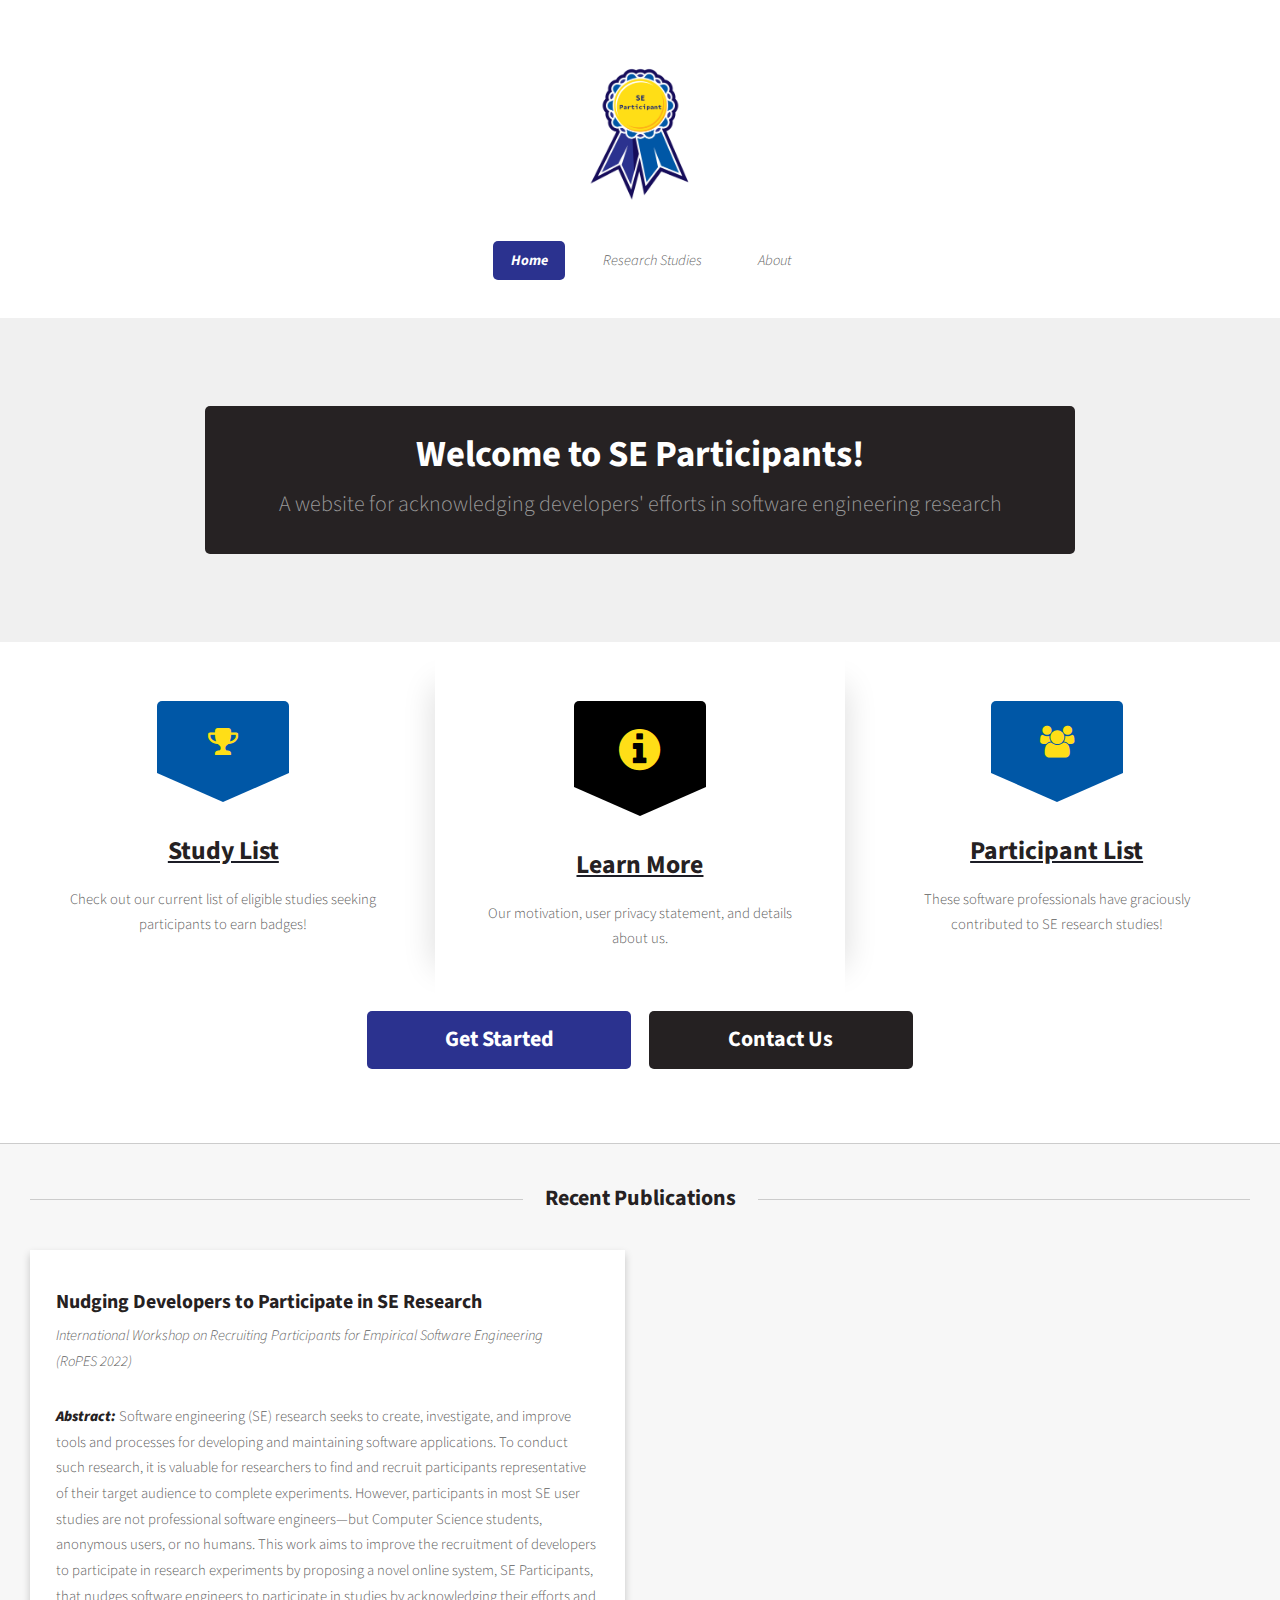
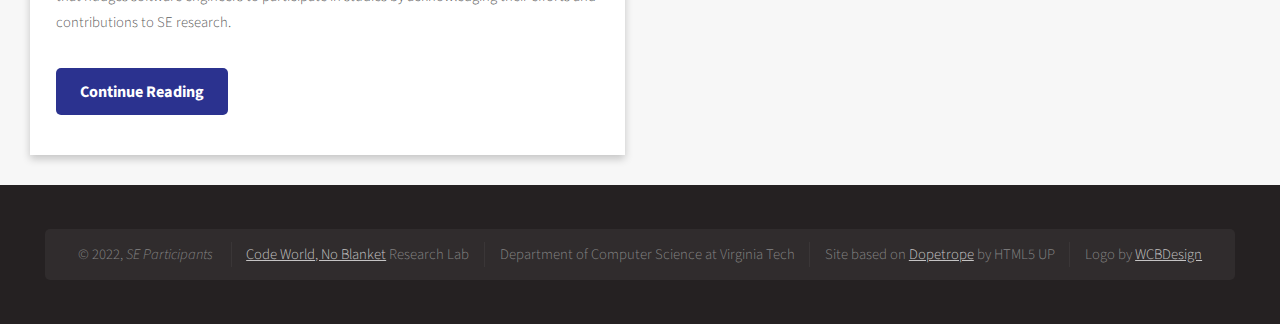
==== index.html @ 7c2307f5 "First commit of SE Participants" ====
<!DOCTYPE HTML>
<!--
	Dopetrope by HTML5 UP
	html5up.net | @ajlkn
	Free for personal and commercial use under the CCA 3.0 license (html5up.net/license)
-->
<html>
	<head>
		<meta charset="utf-8" />
		<meta name="viewport" content="width=device-width, initial-scale=1, user-scalable=no" />
        <link rel="stylesheet" href="https://cdnjs.cloudflare.com/ajax/libs/font-awesome/4.7.0/css/font-awesome.min.css">
		<link rel="stylesheet" href="templates/main.css" />

		<link rel="icon" type="image/gif/png" href="images/badge_plain.png">
        <title>SE Participants</title>
	</head>
	<body class="homepage is-preload">
		<div id="page-wrapper">

			<!-- Header -->
				<section id="header">

					<!-- Logo -->
                    <a href="#"><img src="images/badge.png" width="10%"></a>

        
                    <!-- Nav -->
                        <nav id="nav">
                            <ul>
                                <li class="current"><a href="#">Home</a></li>
                                <li><a href="studies.html">Research Studies</a></li>
                                <li><a href="about.html">About</a></li>
                            </ul>
                        </nav>


					<!-- Banner -->
						<section id="banner">
							<header>
								<h2>Welcome to SE Participants!</h2>
								<p>A website for acknowledging developers' efforts in software engineering research</p>
							</header>
						</section>

					<!-- Intro -->
					<section id="intro" class="container">
						<div class="row">
							<div class="col-4 col-12-medium">
								<section class="first">
									<i class="icon solid featured alt2"><i class="fa fa-trophy" style="font-size: 24pt; color: #ffde17;" aria-hidden="true"></i></i>
									<header>
										<a href="studies.html"><h2>Study List</h2></a>
									</header>
									<p>Check out our current list of eligible studies seeking participants to earn badges!</p>
								</section>
							</div>
							<div class="col-4 col-12-medium">
								<section class="middle">
									<i class="icon solid featured alt"><i class="fa fa-info-circle"  style="font-size: 36pt; color: #ffde17;" aria-hidden="true"></i></i>
									<header>
										<a href="about.html"><h2>Learn More</h2></a>
									</header>
									<p>Our motivation, user privacy statement, and details about us.</p>
								</section>
							</div>
							<div class="col-4 col-12-medium">
								<section class="last">
									<i class="icon solid featured alt2"><i class="fa fa-users" style="font-size: 24pt; color: #ffde17;" aria-hidden="true"></i></i>
									<header>
										<a href="participants/participants.html"><h2>Participant List</h2></a>
									</header>
									<p>These software professionals have graciously contributed to SE research studies!</p>
								</section>
							</div>
						</div>
						<footer>
							<ul class="actions">
								<li><a href="readme.html" class="button large">Get Started</a></li>
								<li><a href="about.html#contact" class="button alt large">Contact Us</a></li>
							</ul>
						</footer>
					</section>

			</section>


					
			<!-- Main -->
				<section id="main">
					<div class="container">
						<div class="row">
							<div class="col-12">

							<div class="col-12">

								<!-- Blog -->
									<section>
										<header class="major">
											<h2>Recent Publications</h2>
										</header>
										<div class="row">
											<div class="col-6 col-12-small">
												<section class="box">
													<header>
														<h3>Nudging Developers to Participate in SE Research</h3>
														<p>International Workshop on Recruiting Participants for Empirical Software Engineering<br>(RoPES 2022)</p>
													</header>
													<p><strong style="font-weight:900"><i>Abstract:</i></strong> Software engineering (SE) research seeks to create,
														investigate, and improve tools and processes for developing and
														maintaining software applications. To conduct such research,
														it is valuable for researchers to find and recruit participants
														representative of their target audience to complete experiments.
														However, participants in most SE user studies are not professional
														software engineers—but Computer Science students, anonymous
														users, or no humans. This work aims to improve the recruitment
														of developers to participate in research experiments by proposing
														a novel online system, SE Participants, that nudges software
														engineers to participate in studies by acknowledging their efforts
														and contributions to SE research.</p>
													<footer>
														<ul class="actions">
															<li><a href="https://chbrown13.github.io/papers/ropes.pdf" target="_blank" class="button icon solid fa-file-alt">Continue Reading</a></li>
														</ul>
													</footer>
												</section>
											</div>
											<!-- <div class="col-6 col-12-small">
												<section class="box">
													<a href="#" class="image featured"><img src="images/pic09.jpg" alt="" /></a>
													<header>
														<h3>Aptent veroeros aliquam</h3>
														<p>Posted 45 minutes ago</p>
													</header>
													<p>Lorem ipsum dolor sit amet sit veroeros sed et blandit consequat sed veroeros lorem et blandit adipiscing feugiat phasellus tempus hendrerit, tortor vitae mattis tempor, sapien sem feugiat sapien, id suscipit magna felis nec elit. Class aptent taciti sociosqu ad litora torquent per conubia nostra, per inceptos lorem ipsum dolor sit amet.</p>
													<footer>
														<ul class="actions">
															<li><a href="#" class="button icon solid fa-file-alt">Continue Reading</a></li>
															<li><a href="#" class="button alt icon solid fa-comment">33 comments</a></li>
														</ul>
													</footer>
												</section>
											</div> -->
										</div>
									</section>

							</div>
						</div>
					</div>
				</section>

			<!-- Footer -->
				<section id="footer">
					<div class="container">
						<div class="row">
							<div class="col-12">

								<!-- Copyright -->
									<div id="copyright">
										<ul class="links">
											<li>&copy; 2022, <i>SE Participants</i></li> <li><a href="https://code-world-no-blanket.github.io/">Code World, No Blanket</a> Research Lab</li><li>Department of Computer Science at Virginia Tech</li><li>Site based on <a href="https://html5up.net/uploads/demos/dopetrope/index.html" target="_blank">Dopetrope</a> by HTML5 UP</li><li> Logo by <a href="https://waltercbarnett.com/" target="_blank">WCBDesign</a></li>
										</ul>
									</div>

							</div>
						</div>
					</div>
				</section>

		</div>

		<!-- Scripts -->
			<script src="assets/js/jquery.min.js"></script>
			<script src="assets/js/jquery.dropotron.min.js"></script>
			<script src="assets/js/browser.min.js"></script>
			<script src="assets/js/breakpoints.min.js"></script>
			<script src="assets/js/util.js"></script>
			<script src="assets/js/main.js"></script>

	</body>
</html>
---- templates/main.css ----
@import url("fontawesome-all.min.css");
@import url("https://fonts.googleapis.com/css?family=Source+Sans+Pro:300,400,700,900,300italic");

/*
	Dopetrope by HTML5 UP
	html5up.net | @ajlkn
	Free for personal and commercial use under the CCA 3.0 license (html5up.net/license)
*/

html, body, div, span, applet, object,
iframe, h1, h2, h3, h4, h5, h6, p, blockquote,
pre, a, abbr, acronym, address, big, cite,
code, del, dfn, em, img, ins, kbd, q, s, samp,
small, strike, strong, sub, sup, tt, var, b,
u, i, center, dl, dt, dd, ol, ul, li, fieldset,
form, label, legend, table, caption, tbody,
tfoot, thead, tr, th, td, article, aside,
canvas, details, embed, figure, figcaption,
footer, header, hgroup, menu, nav, output, ruby,
section, summary, time, mark, audio, video {
	margin: 0;
	padding: 0;
	border: 0;
	font-size: 100%;
	font: inherit;
	vertical-align: baseline;}

article, aside, details, figcaption, figure,
footer, header, hgroup, menu, nav, section {
	display: block;}

body {
	line-height: 1;
}

ol, ul {
	list-style: none;
}

blockquote, q {
	quotes: none;
}

	blockquote:before, blockquote:after, q:before, q:after {
		content: '';
		content: none;
	}

table {
	border-collapse: collapse;
	border-spacing: 0;
}

body {
	-webkit-text-size-adjust: none;
}

mark {
	background-color: transparent;
	color: inherit;
}

input::-moz-focus-inner {
	border: 0;
	padding: 0;
}

input, select, textarea {
	-moz-appearance: none;
	-webkit-appearance: none;
	-ms-appearance: none;
	appearance: none;
}

/* Basic */

	html {
		box-sizing: border-box;
	}

	*, *:before, *:after {
		box-sizing: inherit;
	}

	body {
		background: #252122;
		background-image: url("images/bg02.png");
	}

		body.is-preload *, body.is-preload *:before, body.is-preload *:after {
			-moz-animation: none !important;
			-webkit-animation: none !important;
			-ms-animation: none !important;
			animation: none !important;
			-moz-transition: none !important;
			-webkit-transition: none !important;
			-ms-transition: none !important;
			transition: none !important;
		}

	body, input, textarea, select {
		font-family: 'Source Sans Pro';
		font-weight: 300;
		color: #5d5d5d;
		font-size: 14pt;
		line-height: 1.75em;
	}

	strong, b {
		color: #252122;
		font-weight: 400;
	}

	i, em {
		font-style: italic;
	}

	sub {
		position: relative;
		top: 0.5em;
		font-size: 0.8em;
	}

	sup {
		position: relative;
		top: -0.5em;
		font-size: 0.8em;
	}

	blockquote {
		border-left: solid 0.75em #dddddd;
		padding: 1em 0 1em 1.5em;
		font-style: italic;
	}

	h1, h2, h3, h4, h5, h6 {
		color: #252122;
		font-weight: 700;
	}

	h1 a, h2 a, h3 a, h4 a, h5 a, h6 a {
		color: inherit;
		text-decoration: none;
	}

	h2 {
		font-size: 1.5em;
	}

	h3 {
		font-size: 1.35em;
	}

	a {
		color: #1c1d26;
		text-decoration: underline;
	}

		a:hover {
			text-decoration: none;
			color: #0057a6;
		}

	br.clear {
		clear: both;
	}

	hr {
		border: 0;
		border-top: solid 1px #dddddd;
		height: 1px;
		margin: 2em 0 2em 0;
	}

	p, ul, ol, dl, table {
		margin-bottom: 2em;
	}

/* Container */

	.container {
		margin: 0 auto;
		max-width: 100%;
		width: 70em;
	}

		@media screen and (max-width: 1680px) {

			.container {
				width: 70em;
			}

		}

		@media screen and (max-width: 1280px) {

			.container {
				width: calc(100% - 60px);
			}

		}

		@media screen and (max-width: 980px) {

			.container {
				width: calc(100% - 80px);
			}

		}

		@media screen and (max-width: 736px) {

			.container {
				width: calc(100% - 40px);
			}

		}

/* Row */

	.row {
		display: flex;
		flex-wrap: wrap;
		box-sizing: border-box;
		align-items: stretch;
	}

		.row > * {
			box-sizing: border-box;
		}

		.row.gtr-uniform > * > :last-child {
			margin-bottom: 0;
		}

		.row.aln-left {
			justify-content: flex-start;
		}

		.row.aln-center {
			justify-content: center;
		}

		.row.aln-right {
			justify-content: flex-end;
		}

		.row.aln-top {
			align-items: flex-start;
		}

		.row.aln-middle {
			align-items: center;
		}

		.row.aln-bottom {
			align-items: flex-end;
		}

		.row > .imp {
			order: -1;
		}

		.row > .col-1 {
			width: 8.33333%;
		}

		.row > .off-1 {
			margin-left: 8.33333%;
		}

		.row > .col-2 {
			width: 16.66667%;
		}

		.row > .off-2 {
			margin-left: 16.66667%;
		}

		.row > .col-3 {
			width: 25%;
		}

		.row > .off-3 {
			margin-left: 25%;
		}

		.row > .col-4 {
			width: 33.33333%;
		}

		.row > .off-4 {
			margin-left: 33.33333%;
		}

		.row > .col-5 {
			width: 41.66667%;
		}

		.row > .off-5 {
			margin-left: 41.66667%;
		}

		.row > .col-6 {
			width: 50%;
		}

		.row > .off-6 {
			margin-left: 50%;
		}

		.row > .col-7 {
			width: 58.33333%;
		}

		.row > .off-7 {
			margin-left: 58.33333%;
		}

		.row > .col-8 {
			width: 66.66667%;
		}

		.row > .off-8 {
			margin-left: 66.66667%;
		}

		.row > .col-9 {
			width: 75%;
		}

		.row > .off-9 {
			margin-left: 75%;
		}

		.row > .col-10 {
			width: 83.33333%;
		}

		.row > .off-10 {
			margin-left: 83.33333%;
		}

		.row > .col-11 {
			width: 91.66667%;
		}

		.row > .off-11 {
			margin-left: 91.66667%;
		}

		.row > .col-12 {
			width: 100%;
		}

		.row > .off-12 {
			margin-left: 100%;
		}

		.row.gtr-0 {
			margin-top: 0px;
			margin-left: 0px;
		}

			.row.gtr-0 > * {
				padding: 0px 0 0 0px;
			}

			.row.gtr-0.gtr-uniform {
				margin-top: 0px;
			}

				.row.gtr-0.gtr-uniform > * {
					padding-top: 0px;
				}

		.row.gtr-25 {
			margin-top: -12.5px;
			margin-left: -12.5px;
		}

			.row.gtr-25 > * {
				padding: 12.5px 0 0 12.5px;
			}

			.row.gtr-25.gtr-uniform {
				margin-top: -12.5px;
			}

				.row.gtr-25.gtr-uniform > * {
					padding-top: 12.5px;
				}

		.row.gtr-50 {
			margin-top: -25px;
			margin-left: -25px;
		}

			.row.gtr-50 > * {
				padding: 25px 0 0 25px;
			}

			.row.gtr-50.gtr-uniform {
				margin-top: -25px;
			}

				.row.gtr-50.gtr-uniform > * {
					padding-top: 25px;
				}

		.row {
			margin-top: -50px;
			margin-left: -50px;
		}

			.row > * {
				padding: 50px 0 0 50px;
			}

			.row.gtr-uniform {
				margin-top: -50px;
			}

				.row.gtr-uniform > * {
					padding-top: 50px;
				}

		.row.gtr-150 {
			margin-top: -75px;
			margin-left: -75px;
		}

			.row.gtr-150 > * {
				padding: 75px 0 0 75px;
			}

			.row.gtr-150.gtr-uniform {
				margin-top: -75px;
			}

				.row.gtr-150.gtr-uniform > * {
					padding-top: 75px;
				}

		.row.gtr-200 {
			margin-top: -100px;
			margin-left: -100px;
		}

			.row.gtr-200 > * {
				padding: 100px 0 0 100px;
			}

			.row.gtr-200.gtr-uniform {
				margin-top: -100px;
			}

				.row.gtr-200.gtr-uniform > * {
					padding-top: 100px;
				}

		@media screen and (max-width: 1680px) {

			.row {
				display: flex;
				flex-wrap: wrap;
				box-sizing: border-box;
				align-items: stretch;
			}

				.row > * {
					box-sizing: border-box;
				}

				.row.gtr-uniform > * > :last-child {
					margin-bottom: 0;
				}

				.row.aln-left {
					justify-content: flex-start;
				}

				.row.aln-center {
					justify-content: center;
				}

				.row.aln-right {
					justify-content: flex-end;
				}

				.row.aln-top {
					align-items: flex-start;
				}

				.row.aln-middle {
					align-items: center;
				}

				.row.aln-bottom {
					align-items: flex-end;
				}

				.row > .imp-xlarge {
					order: -1;
				}

				.row > .col-1-xlarge {
					width: 8.33333%;
				}

				.row > .off-1-xlarge {
					margin-left: 8.33333%;
				}

				.row > .col-2-xlarge {
					width: 16.66667%;
				}

				.row > .off-2-xlarge {
					margin-left: 16.66667%;
				}

				.row > .col-3-xlarge {
					width: 25%;
				}

				.row > .off-3-xlarge {
					margin-left: 25%;
				}

				.row > .col-4-xlarge {
					width: 33.33333%;
				}

				.row > .off-4-xlarge {
					margin-left: 33.33333%;
				}

				.row > .col-5-xlarge {
					width: 41.66667%;
				}

				.row > .off-5-xlarge {
					margin-left: 41.66667%;
				}

				.row > .col-6-xlarge {
					width: 50%;
				}

				.row > .off-6-xlarge {
					margin-left: 50%;
				}

				.row > .col-7-xlarge {
					width: 58.33333%;
				}

				.row > .off-7-xlarge {
					margin-left: 58.33333%;
				}

				.row > .col-8-xlarge {
					width: 66.66667%;
				}

				.row > .off-8-xlarge {
					margin-left: 66.66667%;
				}

				.row > .col-9-xlarge {
					width: 75%;
				}

				.row > .off-9-xlarge {
					margin-left: 75%;
				}

				.row > .col-10-xlarge {
					width: 83.33333%;
				}

				.row > .off-10-xlarge {
					margin-left: 83.33333%;
				}

				.row > .col-11-xlarge {
					width: 91.66667%;
				}

				.row > .off-11-xlarge {
					margin-left: 91.66667%;
				}

				.row > .col-12-xlarge {
					width: 100%;
				}

				.row > .off-12-xlarge {
					margin-left: 100%;
				}

				.row.gtr-0 {
					margin-top: 0px;
					margin-left: 0px;
				}

					.row.gtr-0 > * {
						padding: 0px 0 0 0px;
					}

					.row.gtr-0.gtr-uniform {
						margin-top: 0px;
					}

						.row.gtr-0.gtr-uniform > * {
							padding-top: 0px;
						}

				.row.gtr-25 {
					margin-top: -12.5px;
					margin-left: -12.5px;
				}

					.row.gtr-25 > * {
						padding: 12.5px 0 0 12.5px;
					}

					.row.gtr-25.gtr-uniform {
						margin-top: -12.5px;
					}

						.row.gtr-25.gtr-uniform > * {
							padding-top: 12.5px;
						}

				.row.gtr-50 {
					margin-top: -25px;
					margin-left: -25px;
				}

					.row.gtr-50 > * {
						padding: 25px 0 0 25px;
					}

					.row.gtr-50.gtr-uniform {
						margin-top: -25px;
					}

						.row.gtr-50.gtr-uniform > * {
							padding-top: 25px;
						}

				.row {
					margin-top: -50px;
					margin-left: -50px;
				}

					.row > * {
						padding: 50px 0 0 50px;
					}

					.row.gtr-uniform {
						margin-top: -50px;
					}

						.row.gtr-uniform > * {
							padding-top: 50px;
						}

				.row.gtr-150 {
					margin-top: -75px;
					margin-left: -75px;
				}

					.row.gtr-150 > * {
						padding: 75px 0 0 75px;
					}

					.row.gtr-150.gtr-uniform {
						margin-top: -75px;
					}

						.row.gtr-150.gtr-uniform > * {
							padding-top: 75px;
						}

				.row.gtr-200 {
					margin-top: -100px;
					margin-left: -100px;
				}

					.row.gtr-200 > * {
						padding: 100px 0 0 100px;
					}

					.row.gtr-200.gtr-uniform {
						margin-top: -100px;
					}

						.row.gtr-200.gtr-uniform > * {
							padding-top: 100px;
						}

		}

		@media screen and (max-width: 1280px) {

			.row {
				display: flex;
				flex-wrap: wrap;
				box-sizing: border-box;
				align-items: stretch;
			}

				.row > * {
					box-sizing: border-box;
				}

				.row.gtr-uniform > * > :last-child {
					margin-bottom: 0;
				}

				.row.aln-left {
					justify-content: flex-start;
				}

				.row.aln-center {
					justify-content: center;
				}

				.row.aln-right {
					justify-content: flex-end;
				}

				.row.aln-top {
					align-items: flex-start;
				}

				.row.aln-middle {
					align-items: center;
				}

				.row.aln-bottom {
					align-items: flex-end;
				}

				.row > .imp-large {
					order: -1;
				}

				.row > .col-1-large {
					width: 8.33333%;
				}

				.row > .off-1-large {
					margin-left: 8.33333%;
				}

				.row > .col-2-large {
					width: 16.66667%;
				}

				.row > .off-2-large {
					margin-left: 16.66667%;
				}

				.row > .col-3-large {
					width: 25%;
				}

				.row > .off-3-large {
					margin-left: 25%;
				}

				.row > .col-4-large {
					width: 33.33333%;
				}

				.row > .off-4-large {
					margin-left: 33.33333%;
				}

				.row > .col-5-large {
					width: 41.66667%;
				}

				.row > .off-5-large {
					margin-left: 41.66667%;
				}

				.row > .col-6-large {
					width: 50%;
				}

				.row > .off-6-large {
					margin-left: 50%;
				}

				.row > .col-7-large {
					width: 58.33333%;
				}

				.row > .off-7-large {
					margin-left: 58.33333%;
				}

				.row > .col-8-large {
					width: 66.66667%;
				}

				.row > .off-8-large {
					margin-left: 66.66667%;
				}

				.row > .col-9-large {
					width: 75%;
				}

				.row > .off-9-large {
					margin-left: 75%;
				}

				.row > .col-10-large {
					width: 83.33333%;
				}

				.row > .off-10-large {
					margin-left: 83.33333%;
				}

				.row > .col-11-large {
					width: 91.66667%;
				}

				.row > .off-11-large {
					margin-left: 91.66667%;
				}

				.row > .col-12-large {
					width: 100%;
				}

				.row > .off-12-large {
					margin-left: 100%;
				}

				.row.gtr-0 {
					margin-top: 0px;
					margin-left: 0px;
				}

					.row.gtr-0 > * {
						padding: 0px 0 0 0px;
					}

					.row.gtr-0.gtr-uniform {
						margin-top: 0px;
					}

						.row.gtr-0.gtr-uniform > * {
							padding-top: 0px;
						}

				.row.gtr-25 {
					margin-top: -7.5px;
					margin-left: -7.5px;
				}

					.row.gtr-25 > * {
						padding: 7.5px 0 0 7.5px;
					}

					.row.gtr-25.gtr-uniform {
						margin-top: -7.5px;
					}

						.row.gtr-25.gtr-uniform > * {
							padding-top: 7.5px;
						}

				.row.gtr-50 {
					margin-top: -15px;
					margin-left: -15px;
				}

					.row.gtr-50 > * {
						padding: 15px 0 0 15px;
					}

					.row.gtr-50.gtr-uniform {
						margin-top: -15px;
					}

						.row.gtr-50.gtr-uniform > * {
							padding-top: 15px;
						}

				.row {
					margin-top: -30px;
					margin-left: -30px;
				}

					.row > * {
						padding: 30px 0 0 30px;
					}

					.row.gtr-uniform {
						margin-top: -30px;
					}

						.row.gtr-uniform > * {
							padding-top: 30px;
						}

				.row.gtr-150 {
					margin-top: -45px;
					margin-left: -45px;
				}

					.row.gtr-150 > * {
						padding: 45px 0 0 45px;
					}

					.row.gtr-150.gtr-uniform {
						margin-top: -45px;
					}

						.row.gtr-150.gtr-uniform > * {
							padding-top: 45px;
						}

				.row.gtr-200 {
					margin-top: -60px;
					margin-left: -60px;
				}

					.row.gtr-200 > * {
						padding: 60px 0 0 60px;
					}

					.row.gtr-200.gtr-uniform {
						margin-top: -60px;
					}

						.row.gtr-200.gtr-uniform > * {
							padding-top: 60px;
						}

		}

		@media screen and (max-width: 980px) {

			.row {
				display: flex;
				flex-wrap: wrap;
				box-sizing: border-box;
				align-items: stretch;
			}

				.row > * {
					box-sizing: border-box;
				}

				.row.gtr-uniform > * > :last-child {
					margin-bottom: 0;
				}

				.row.aln-left {
					justify-content: flex-start;
				}

				.row.aln-center {
					justify-content: center;
				}

				.row.aln-right {
					justify-content: flex-end;
				}

				.row.aln-top {
					align-items: flex-start;
				}

				.row.aln-middle {
					align-items: center;
				}

				.row.aln-bottom {
					align-items: flex-end;
				}

				.row > .imp-medium {
					order: -1;
				}

				.row > .col-1-medium {
					width: 8.33333%;
				}

				.row > .off-1-medium {
					margin-left: 8.33333%;
				}

				.row > .col-2-medium {
					width: 16.66667%;
				}

				.row > .off-2-medium {
					margin-left: 16.66667%;
				}

				.row > .col-3-medium {
					width: 25%;
				}

				.row > .off-3-medium {
					margin-left: 25%;
				}

				.row > .col-4-medium {
					width: 33.33333%;
				}

				.row > .off-4-medium {
					margin-left: 33.33333%;
				}

				.row > .col-5-medium {
					width: 41.66667%;
				}

				.row > .off-5-medium {
					margin-left: 41.66667%;
				}

				.row > .col-6-medium {
					width: 50%;
				}

				.row > .off-6-medium {
					margin-left: 50%;
				}

				.row > .col-7-medium {
					width: 58.33333%;
				}

				.row > .off-7-medium {
					margin-left: 58.33333%;
				}

				.row > .col-8-medium {
					width: 66.66667%;
				}

				.row > .off-8-medium {
					margin-left: 66.66667%;
				}

				.row > .col-9-medium {
					width: 75%;
				}

				.row > .off-9-medium {
					margin-left: 75%;
				}

				.row > .col-10-medium {
					width: 83.33333%;
				}

				.row > .off-10-medium {
					margin-left: 83.33333%;
				}

				.row > .col-11-medium {
					width: 91.66667%;
				}

				.row > .off-11-medium {
					margin-left: 91.66667%;
				}

				.row > .col-12-medium {
					width: 100%;
				}

				.row > .off-12-medium {
					margin-left: 100%;
				}

				.row.gtr-0 {
					margin-top: 0px;
					margin-left: 0px;
				}

					.row.gtr-0 > * {
						padding: 0px 0 0 0px;
					}

					.row.gtr-0.gtr-uniform {
						margin-top: 0px;
					}

						.row.gtr-0.gtr-uniform > * {
							padding-top: 0px;
						}

				.row.gtr-25 {
					margin-top: -10px;
					margin-left: -10px;
				}

					.row.gtr-25 > * {
						padding: 10px 0 0 10px;
					}

					.row.gtr-25.gtr-uniform {
						margin-top: -10px;
					}

						.row.gtr-25.gtr-uniform > * {
							padding-top: 10px;
						}

				.row.gtr-50 {
					margin-top: -20px;
					margin-left: -20px;
				}

					.row.gtr-50 > * {
						padding: 20px 0 0 20px;
					}

					.row.gtr-50.gtr-uniform {
						margin-top: -20px;
					}

						.row.gtr-50.gtr-uniform > * {
							padding-top: 20px;
						}

				.row {
					margin-top: -40px;
					margin-left: -40px;
				}

					.row > * {
						padding: 40px 0 0 40px;
					}

					.row.gtr-uniform {
						margin-top: -40px;
					}

						.row.gtr-uniform > * {
							padding-top: 40px;
						}

				.row.gtr-150 {
					margin-top: -60px;
					margin-left: -60px;
				}

					.row.gtr-150 > * {
						padding: 60px 0 0 60px;
					}

					.row.gtr-150.gtr-uniform {
						margin-top: -60px;
					}

						.row.gtr-150.gtr-uniform > * {
							padding-top: 60px;
						}

				.row.gtr-200 {
					margin-top: -80px;
					margin-left: -80px;
				}

					.row.gtr-200 > * {
						padding: 80px 0 0 80px;
					}

					.row.gtr-200.gtr-uniform {
						margin-top: -80px;
					}

						.row.gtr-200.gtr-uniform > * {
							padding-top: 80px;
						}

		}

		@media screen and (max-width: 736px) {

			.row {
				display: flex;
				flex-wrap: wrap;
				box-sizing: border-box;
				align-items: stretch;
			}

				.row > * {
					box-sizing: border-box;
				}

				.row.gtr-uniform > * > :last-child {
					margin-bottom: 0;
				}

				.row.aln-left {
					justify-content: flex-start;
				}

				.row.aln-center {
					justify-content: center;
				}

				.row.aln-right {
					justify-content: flex-end;
				}

				.row.aln-top {
					align-items: flex-start;
				}

				.row.aln-middle {
					align-items: center;
				}

				.row.aln-bottom {
					align-items: flex-end;
				}

				.row > .imp-small {
					order: -1;
				}

				.row > .col-1-small {
					width: 8.33333%;
				}

				.row > .off-1-small {
					margin-left: 8.33333%;
				}

				.row > .col-2-small {
					width: 16.66667%;
				}

				.row > .off-2-small {
					margin-left: 16.66667%;
				}

				.row > .col-3-small {
					width: 25%;
				}

				.row > .off-3-small {
					margin-left: 25%;
				}

				.row > .col-4-small {
					width: 33.33333%;
				}

				.row > .off-4-small {
					margin-left: 33.33333%;
				}

				.row > .col-5-small {
					width: 41.66667%;
				}

				.row > .off-5-small {
					margin-left: 41.66667%;
				}

				.row > .col-6-small {
					width: 50%;
				}

				.row > .off-6-small {
					margin-left: 50%;
				}

				.row > .col-7-small {
					width: 58.33333%;
				}

				.row > .off-7-small {
					margin-left: 58.33333%;
				}

				.row > .col-8-small {
					width: 66.66667%;
				}

				.row > .off-8-small {
					margin-left: 66.66667%;
				}

				.row > .col-9-small {
					width: 75%;
				}

				.row > .off-9-small {
					margin-left: 75%;
				}

				.row > .col-10-small {
					width: 83.33333%;
				}

				.row > .off-10-small {
					margin-left: 83.33333%;
				}

				.row > .col-11-small {
					width: 91.66667%;
				}

				.row > .off-11-small {
					margin-left: 91.66667%;
				}

				.row > .col-12-small {
					width: 100%;
				}

				.row > .off-12-small {
					margin-left: 100%;
				}

				.row.gtr-0 {
					margin-top: 0px;
					margin-left: 0px;
				}

					.row.gtr-0 > * {
						padding: 0px 0 0 0px;
					}

					.row.gtr-0.gtr-uniform {
						margin-top: 0px;
					}

						.row.gtr-0.gtr-uniform > * {
							padding-top: 0px;
						}

				.row.gtr-25 {
					margin-top: -5px;
					margin-left: -5px;
				}

					.row.gtr-25 > * {
						padding: 5px 0 0 5px;
					}

					.row.gtr-25.gtr-uniform {
						margin-top: -5px;
					}

						.row.gtr-25.gtr-uniform > * {
							padding-top: 5px;
						}

				.row.gtr-50 {
					margin-top: -10px;
					margin-left: -10px;
				}

					.row.gtr-50 > * {
						padding: 10px 0 0 10px;
					}

					.row.gtr-50.gtr-uniform {
						margin-top: -10px;
					}

						.row.gtr-50.gtr-uniform > * {
							padding-top: 10px;
						}

				.row {
					margin-top: -20px;
					margin-left: -20px;
				}

					.row > * {
						padding: 20px 0 0 20px;
					}

					.row.gtr-uniform {
						margin-top: -20px;
					}

						.row.gtr-uniform > * {
							padding-top: 20px;
						}

				.row.gtr-150 {
					margin-top: -30px;
					margin-left: -30px;
				}

					.row.gtr-150 > * {
						padding: 30px 0 0 30px;
					}

					.row.gtr-150.gtr-uniform {
						margin-top: -30px;
					}

						.row.gtr-150.gtr-uniform > * {
							padding-top: 30px;
						}

				.row.gtr-200 {
					margin-top: -40px;
					margin-left: -40px;
				}

					.row.gtr-200 > * {
						padding: 40px 0 0 40px;
					}

					.row.gtr-200.gtr-uniform {
						margin-top: -40px;
					}

						.row.gtr-200.gtr-uniform > * {
							padding-top: 40px;
						}

		}

/* Form */

	form label {
		display: block;
		color: #252122;
		font-weight: 400;
		margin: 0 0 0.5em 0;
	}

	form input[type=text],
	form input[type=email],
	form input[type=password],
	form select,
	form textarea {
		-webkit-appearance: none;
		display: block;
		border: 0;
		padding: 0.75em 1em;
		font-size: 1em;
		border-radius: 5px;
		border: solid 1px #dddddd;
		background: #fff;
		width: 100%;
	}

		form input[type=text]:focus,
		form input[type=email]:focus,
		form input[type=password]:focus,
		form select:focus,
		form textarea:focus {
			box-shadow: inset 0px 0px 1px 1px #43bff0;
		}

	form textarea {
		height: 15em;
	}

	form ::-webkit-input-placeholder {
		color: #555 !important;
	}

	form :-moz-placeholder {
		color: #555 !important;
	}

	form ::-moz-placeholder {
		color: #555 !important;
	}

	form :-ms-input-placeholder {
		color: #555 !important;
	}

	form ::-moz-focus-inner {
		border: 0;
	}

/* Tables */

	table {
		width: 100%;
	}

		table tr {
			border-top: solid 1px #dddddd;
		}

			table tr:first-child {
				border-top: 0;
			}

		table td {
			padding: 0.5em 1em 0.5em 1em;
		}

		table th {
			text-align: left;
			padding: 0.5em 1em 0.5em 1em;
			font-weight: 700;
			margin: 0 0 1em 0;
		}

		table thead {
			border-bottom: solid 2px #dddddd;
		}

/* Section/Article */

	section, article {
		margin-bottom: 2.5em;
	}

		section > :last-child, section:last-child, article > :last-child, article:last-child {
			margin-bottom: 0;
		}

	header {
		margin: 0 0 1.5em 0;
	}

		header > p {
			display: block;
			font-style: italic;
			margin: 0.5em 0 0 0;
			padding-bottom: 0.5em;
		}

		header.major {
			position: relative;
			text-align: center;
			border-top: solid 1px #ccc;
			top: 1em;
			margin: 0 0 3em 0;
		}

			header.major h2 {
				background: #fff;
				position: relative;
				top: -0.65em;
				display: inline;
				margin: 0;
				padding: 0 1em 0 1em;
			}

	footer {
		margin: 2.25em 0 0 0;
	}

/* Box */

	.box {
		background: #ffffff;
		box-shadow: 0 4px 8px 0 rgba(0, 0, 0, 0.2);
		padding: 2.75em 1.75em 2.75em 1.75em;
	}

		.box .image.featured {
			position: relative;
			width: auto;
			left: 1.75em;
			top: 1.75em;
			margin: -4.5em 0 4.25em -3.5em;
		}

		.box.post header {
			padding-top: 1em;
			margin: 0 0 2em 0;
		}

		.box.post h2 {
			font-size: 2.5em;
			letter-spacing: -0.015em;
		}

		.box.post header > p {
			margin-top: 1.25em;
			font-size: 1.25em;
		}

		.box footer ul.actions {
			margin-bottom: 0;
		}

/* Button */

	input[type="button"],
	input[type="submit"],
	input[type="reset"],
	button,
	.button {
		-webkit-appearance: none;
		display: inline-block;
		text-decoration: none;
		cursor: pointer;
		border: 0;
		border-radius: 5px;
		background: #2b328f;
		color: #fff !important;
		font-weight: 700;
		outline: 0;
		font-size: 1.1em;
		padding: 0.65em 1.5em 0.65em 1.5em;
		text-align: center;
		-moz-transition: background-color .25s ease-in-out;
		-webkit-transition: background-color .25s ease-in-out;
		-ms-transition: background-color .25s ease-in-out;
		transition: background-color .25s ease-in-out;
	}

		input[type="button"]:hover,
		input[type="submit"]:hover,
		input[type="reset"]:hover,
		button:hover,
		.button:hover {
			background: #888888;
		}

		input[type="button"]:active,
		input[type="submit"]:active,
		input[type="reset"]:active,
		button:active,
		.button:active {
			background: #880000;
		}

		input[type="button"].alt,
		input[type="submit"].alt,
		input[type="reset"].alt,
		button.alt,
		.button.alt {
			background: #252122;
		}

			input[type="button"].alt:hover,
			input[type="submit"].alt:hover,
			input[type="reset"].alt:hover,
			button.alt:hover,
			.button.alt:hover {
				background: #353132;
			}

			input[type="button"].alt:active,
			input[type="submit"].alt:active,
			input[type="reset"].alt:active,
			button.alt:active,
			.button.alt:active {
				background: #151112;
			}

		input[type="button"].icon:before,
		input[type="submit"].icon:before,
		input[type="reset"].icon:before,
		button.icon:before,
		.button.icon:before {
			opacity: 0.35;
			position: relative;
			top: 0.05em;
			margin-right: 0.75em;
		}

		input[type="button"].large,
		input[type="submit"].large,
		input[type="reset"].large,
		button.large,
		.button.large {
			font-size: 1.5em;
			padding: 0.75em 1.5em 0.75em 1.5em;
		}

/* Image */

	.image {
		display: inline-block;
		outline: 0;
	}

		.image img {
			display: block;
			width: 100%;
		}

		.image.centered {
			display: block;
			margin: 0 0 2em 0;
		}

			.image.centered img {
				margin: 0 auto;
				width: auto;
			}

		.image.featured {
			display: block;
			width: 100%;
			margin: 0 0 2em 0;
		}

		.image.left {
			float: left;
			margin: 0 2em 2em 0;
		}

/* List */

	ul {
		list-style: disc;
		padding-left: 1em;
	}

		ul li {
			padding-left: 0.5em;
		}

	ol {
		list-style: decimal;
		padding-left: 1.25em;
	}

		ol li {
			padding-left: 0.25em;
		}

/* Actions */

	ul.actions {
		list-style: none;
		padding-left: 0;
	}

		ul.actions li {
			display: inline-block;
			margin-left: 1em;
			padding-left: 0;
		}

			ul.actions li:first-child {
				margin-left: 0;
			}

/* Links */

	ul.links {
		list-style: none;
		padding-left: 0;
	}

		ul.links li {
			display: inline-block;
			border-left: solid 1px rgba(255, 255, 255, 0.05);
			padding: 0 0 0 1em;
			margin: 0 0 0 1em;
		}

			ul.links li:first-child {
				border-left: 0;
				padding-left: 0;
				margin-left: 0;
			}

/* Contact */

	ul.contact {
		list-style: none;
		padding-left: 0;
	}

		ul.contact li {
			position: relative;
			border-top: solid 1px #ddd;
			padding: 1.3em 0 1.3em 7em;
		}

			ul.contact li h3 {
				position: absolute;
				left: 0;
				top: 1.3em;
				font-size: 1.1em;
			}

			ul.contact li p {
				margin: 0;
			}

			ul.contact li:first-child {
				padding-top: 0;
				border-top: 0;
			}

				ul.contact li:first-child h3 {
					top: 0;
				}

/* Dates */

	ul.dates {
		list-style: none;
		padding-left: 0;
	}

		ul.dates li {
			position: relative;
			border-top: solid 1px #ddd;
			padding: 1.3em 0 1.3em 6.75em;
		}

		ul.dates .date {
			display: block;
			position: absolute;
			left: 0;
			top: 1.3em;
			background-color: #d52349;
			height: 3.5em;
			text-align: center;
			color: #fff;
			line-height: 1em;
			border-top-left-radius: 5px;
			border-bottom-left-radius: 5px;
			padding: 0.5em 0.75em 0 1em;
		}

			ul.dates .date:after {
				content: '';
				position: absolute;
				bottom: 0;
				right: -1.2em;
				border-left: solid 1.25em #d52349;
				border-top: solid 1.8em transparent;
				border-bottom: solid 1.8em transparent;
			}

			ul.dates .date strong {
				display: block;
				font-size: 1.75em;
				padding-top: 0.15em;
			}

		ul.dates h3 {
			font-size: 1.1em;
		}

		ul.dates p {
			margin: 0;
		}

		ul.dates li:first-child {
			border-top: 0;
			padding-top: 0;
		}

			ul.dates li:first-child .date {
				top: 0;
			}

/* Divided */

	ul.divided {
		list-style: none;
		padding-left: 0;
	}

		ul.divided li {
			border-top: solid 1px #ddd;
			padding: 1em 0 1em 0;
		}

			ul.divided li:first-child {
				border-top: 0;
				padding-top: 0;
			}

/* Social */

	ul.social {
		list-style: none;
		padding-left: 0;
		overflow: hidden;
		cursor: default;
		margin: 0 0 3.25em 0;
	}

		ul.social li {
			display: inline-block;
			padding-left: 0;
			margin-left: 0.75em;
		}

			ul.social li:first-child {
				margin-left: 0;
			}

			ul.social li a {
				display: inline-block;
				width: 3em;
				height: 3em;
				text-align: center;
				border-radius: 5px;
				background: #888;
				-moz-transition: background-color .25s ease-in-out;
				-webkit-transition: background-color .25s ease-in-out;
				-ms-transition: background-color .25s ease-in-out;
				transition: background-color .25s ease-in-out;
			}

				ul.social li a:before {
					color: #fff;
					font-size: 2em;
					line-height: 1.5em;
				}

				ul.social li a.fa-facebook {
					background: #3c5a98;
				}

					ul.social li a.fa-facebook:hover {
						background: #4c6aa8;
					}

				ul.social li a.fa-twitter {
					background: #2daae4;
				}

					ul.social li a.fa-twitter:hover {
						background: #3dbaf4;
					}

				ul.social li a.fa-dribbble {
					background: #c4376b;
				}

					ul.social li a.fa-dribbble:hover {
						background: #d4477b;
					}

				ul.social li a.fa-linkedin {
					background: #006599;
				}

					ul.social li a.fa-linkedin:hover {
						background: #1075a9;
					}

				ul.social li a.fa-tumblr {
					background: #2b4661;
				}

					ul.social li a.fa-tumblr:hover {
						background: #3b5671;
					}

				ul.social li a.fa-google-plus {
					background: #da2713;
				}

					ul.social li a.fa-google-plus:hover {
						background: #ea3723;
					}

/* Icons */

	.icon {
		text-decoration: none;
		position: relative;
		text-decoration: none;
	}

		.icon:before {
			-moz-osx-font-smoothing: grayscale;
			-webkit-font-smoothing: antialiased;
			display: inline-block;
			font-style: normal;
			font-variant: normal;
			text-rendering: auto;
			line-height: 1;
			text-transform: none !important;
			font-family: 'Font Awesome 5 Free';
			font-weight: 400;
		}

		.icon.solid:before {
			font-weight: 900;
		}

		.icon.solid:hover {
			background-color: #d52349;

		}
		.icon.brands:before {
			font-family: 'Font Awesome 5 Brands';
		}

		.icon:before {
			line-height: inherit;
		}

		.icon > .label {
			display: none;
		}

		.icon.featured {
			position: relative;
			display: inline-block;
			background-color: #d52349;
			width: 9em;
			padding: 1.75em 0 0.75em 0;
			border-top-left-radius: 5px;
			border-top-right-radius: 5px;
			margin: 0 0 4.5em 0;
			cursor: default;
		}

			.icon.featured:before {
				font-size: 4.5em;
				line-height: 1em;
				color: #fff;
			}

			.icon.featured:after {
				content: '';
				position: absolute;
				bottom: -1.95em;
				left: 0;
				border-top: solid 2em #d52349;
				border-left: solid 4.5em transparent;
				border-right: solid 4.5em transparent;
			}

			.icon.featured.alt {
				background-color: #000000;
			}

				.icon.featured.alt:after {
					border-top-color: #000000;
				}

			.icon.featured.alt2 {
				background-color: #0057a6;
			}

				.icon.featured.alt2:after {
					border-top-color: #0057a6;
				}

/* Page Wrapper */

	#page-wrapper > section {
		margin-bottom: 0;
	}

/* Header */

	#header {
		position: relative;
		background: #ffffff;
		border-bottom: solid 1px #ccc;
		padding: 5em 0 4em 0;
		text-align: center;
	}

		#header h1 {
			color: #252122;
			font-weight: 900;
			font-size: 2.5em;
			letter-spacing: -0.035em;
			line-height: 1;
		}

/* Nav */

	#nav {
		margin: 2.5em 0 0 0;
		justify-content: right;
	}

		#nav > ul {
			margin: 0;
		}

			#nav > ul > li {
				display: inline-block;
				font-style: italic;
				margin: 0 0.35em 0 0.35em;
			}

				#nav > ul > li > ul {
					display: none;
				}

				#nav > ul > li > a {
					border-radius: 5px;
					color: #5d5d5d;
					text-decoration: none;
					padding: 0.6em 1.2em 0.6em 1.2em;
					-moz-transition: background-color .25s ease-in-out;
					-webkit-transition: background-color .25s ease-in-out;
					-ms-transition: background-color .25s ease-in-out;
					transition: background-color .25s ease-in-out;
					outline: 0;
				}

				#nav > ul > li:hover > a, #nav > ul > li.active > a {
					background: #f3f3f3;
				}

				#nav > ul > li.current > a {
					background: #2b328f;
					color: #fff !important;
					font-weight: 700;
				}

	.dropotron {
		border-radius: 5px;
		background-color: #252122;
		background-color: rgba(34, 30, 31, 0.98);
		padding: 1.25em 1.5em 1.25em 1.5em;
		font-style: italic;
		min-width: 13em;
		box-shadow: 0px 8px 15px 0px rgba(0, 0, 0, 0.5);
		text-align: left;
		margin-top: -1.25em;
		margin-left: -1px;
		list-style: none;
	}

		.dropotron a, .dropotron span {
			color: #aaa;
			text-decoration: none;
			-moz-transition: color .25s ease-in-out;
			-webkit-transition: color .25s ease-in-out;
			-ms-transition: color .25s ease-in-out;
			transition: color .25s ease-in-out;
		}

		.dropotron li {
			padding: 0.25em 0 0.25em 0;
		}

			.dropotron li:hover > a, .dropotron li:hover > span {
				color: #fff;
			}

		.dropotron.level-0 {
			margin-top: 2em;
		}

			.dropotron.level-0:before {
				content: '';
				display: block;
				position: absolute;
				left: 50%;
				margin-left: -10px;
				top: -9px;
				border-left: solid 10px transparent;
				border-right: solid 10px transparent;
				border-bottom: solid 10px #252122;
				border-bottom-color: rgba(34, 30, 31, 0.98);
			}

/* Banner */

	#banner {
		background: #f0f0f0;
		background-position: center center;
		background-size: auto 100%;
		background-repeat: no-repeat;
		text-align: center;
		position: relative;
		padding: 8em 0;
		margin: 4em 0 0 0;
	}

		#banner header {
			background-color: rgba(34, 30, 31, 0.98);
			display: inline-block;
			padding: 2.5em 5em;
			border-radius: 5px;
		}

			#banner header h2 {
				color: #fff;
				font-weight: 700;
				font-size: 2.5em;
				margin: 0 0 0.65em 0;
			}

			#banner header p {
				color: #999;
				padding: 0;
				font-style: normal;
				margin: 0;
				font-size: 1.5em;
			}

/* Intro */

	#intro {
		text-align: center;
		overflow: hidden;
	}

		#intro section {
			margin: 3em 0;
			padding: 2.5em 0;
		}

		#intro h2 {
			font-size: 1.75em;
		}

		#intro p {
			margin: 0;
		}

		#intro .middle {
			position: relative;
			z-index: 1;
		}

			#intro .middle:before {
				content: '';
				width: 32px;
				height: 100%;
				position: absolute;
				left: -24px;
				top: 0;
				display: block;
				z-index: -1;
				box-shadow: 32px 0 0 0 #fff, 0 -32px 0 0 #fff, 0 32px 0 0 #fff, 32px 32px 0 0 #fff, 32px -32px 0 0 #fff, 0 0 32px 0 rgba(0, 0, 0, 0.15);
			}

			#intro .middle:after {
				content: '';
				width: 32px;
				height: 100%;
				position: absolute;
				right: -24px;
				top: 0;
				display: block;
				z-index: -1;
				box-shadow: -32px 0 0 0 #fff, 0 -32px 0 0 #fff, 0 32px 0 0 #fff, -32px 32px 0 0 #fff, -32px -32px 0 0 #fff, 0 0 32px 0 rgba(0, 0, 0, 0.15);
			}

		#intro .button {
			min-width: 12em;
		}

		#intro footer {
			margin: 0;
		}

/* Main */

	#main {
		position: relative;
		background: #f7f7f7 url("images/bg02.png");
		padding: 4em 0 4em 0;
	}

		#main:before {
			content: '';
			position: absolute;
			top: 0;
			left: 0;
			width: 100%;
			background: url("images/bg01.png");
			background-size: 100% 100%;
			z-index: 0;
			opacity: 0.1;
		}

		#main .major h2 {
			background: #f7f7f7 url("images/bg02.png");
		}

/* Footer */

	#footer {
		position: relative;
		color: #858484;
		padding: 4em 0;
	}

		#footer:before {
			content: '';
			position: absolute;
			top: 0;
			left: 0;
			width: 100%;
			background: url("images/bg01.png");
			background-size: 100% 100%;
			z-index: 0;
			opacity: 0.5;
		}

		#footer a {
			color: #c5c4c4;
		}

		#footer h2, #footer h3, #footer h4, #footer h5, #footer h6, #footer strong, #footer b {
			color: #fff;
		}

			#footer h2 a, #footer h3 a, #footer h4 a, #footer h5 a, #footer h6 a, #footer strong a, #footer b a {
				color: inherit;
			}

		#footer ul.contact li,
		#footer ul.dates li,
		#footer ul.divided li {
			border-top-color: #353434;
			border-top-color: rgba(255, 255, 255, 0.05);
		}

		#footer header {
			margin: 0 0 3em 0;
		}

			#footer header h2 {
				font-size: 1.75em;
			}

/* Copyright */

	#copyright {
		text-align: center;
		margin: 3em 0 2em 0;
	}

		#copyright ul.links {
			display: inline-block;
			background: #2C2929;
			background: rgba(255, 255, 255, 0.05);
			border-radius: 5px;
			margin: 0;
			padding: 0.85em 2.25em 0.85em 2.25em;
		}

/* XLarge */

	@media screen and (max-width: 1680px) {

		/* Basic */

			body, input, textarea, select {
				font-size: 12pt;
			}

	}

/* Large */

	@media screen and (max-width: 1280px) {

		/* Basic */

			body, input, textarea, select {
				font-size: 11pt;
			}

		/* Section/Article */

			header.major {
				margin: 0.75em 0 2.5em 0;
			}

				header.major h2 {
					padding: 0 1em 0 1em;
				}

		/* Social */

			ul.social li {
				margin: 0 0 0.25em 0.75em;
			}

		/* Header */

			#header {
				padding: 4em 0 3em 0;
			}

		/* Banner */

			#banner {
				padding: 6em 0;
				margin: 3em 0 0 0;
			}

		/* Intro */

			#intro {
				padding: 0;
			}

				#intro section {
					padding: 1em 2em;
				}

				#intro .middle:before {
					left: -12px;
				}

				#intro .middle:after {
					right: -12px;
				}

		/* Main */

			#main {
				padding: 30px 0;
			}

		/* Footer */

			#footer {
				padding: 3em 0;
			}

				#footer:before {
					height: 2.5em;
				}

				#footer header {
					margin: 0 0 1.5em 0;
				}

					#footer header h2 {
						font-size: 1.25em;
					}

		/* Copyright */

			#copyright {
				margin: 0;
			}

	}

/* Medium */

	#navPanel, #titleBar {
		display: none;
	}

	@media screen and (max-width: 980px) {

		/* Basic */

			html, body {
				overflow-x: hidden;
			}

		/* Box */

			.box footer ul.actions li {
				margin: 1em 0 0 0;
				display: block;
			}

				.box footer ul.actions li .button {
					width: 100%;
				}

				.box footer ul.actions li:first-child {
					margin-top: 0;
				}

		/* Header */

			#header {
				padding: 3.5em 0 3em 0;
			}

		/* Nav */

			#nav {
				display: none;
			}

		/* Intro */

			#intro {
				padding: 3em 0 0 0;
			}

				#intro section {
					position: relative;
					border-top: solid 1px #dfdfdf;
					margin: 0;
					padding: 40px 0 0 0;
				}

					#intro section.first {
						border-top: 0;
						padding-top: 0;
					}

					#intro section p {
						margin: 0;
					}

				#intro .middle:before, #intro .middle:after {
					display: none;
				}

				#intro footer {
					padding: 3em 0 0 0;
				}

					#intro footer ul.actions {
						margin-bottom: 0;
					}

		/* Main */

			#main {
				padding: 40px 0;
			}

		/* Copyright */

			#copyright ul.links {
				display: block;
			}

		/* Nav */

			#page-wrapper {
				-moz-backface-visibility: hidden;
				-webkit-backface-visibility: hidden;
				-ms-backface-visibility: hidden;
				backface-visibility: hidden;
				-moz-transition: -moz-transform 0.5s ease;
				-webkit-transition: -webkit-transform 0.5s ease;
				-ms-transition: -ms-transform 0.5s ease;
				transition: transform 0.5s ease;
				padding-bottom: 1px;
			}

			#titleBar {
				-moz-backface-visibility: hidden;
				-webkit-backface-visibility: hidden;
				-ms-backface-visibility: hidden;
				backface-visibility: hidden;
				-moz-transition: -moz-transform 0.5s ease;
				-webkit-transition: -webkit-transform 0.5s ease;
				-ms-transition: -ms-transform 0.5s ease;
				transition: transform 0.5s ease;
				display: block;
				height: 44px;
				left: 0;
				position: fixed;
				top: 0;
				width: 100%;
				z-index: 10001;
				background: none;
			}

				#titleBar .toggle {
					text-decoration: none;
					width: 80px;
					height: 60px;
				}

					#titleBar .toggle:before {
						-moz-osx-font-smoothing: grayscale;
						-webkit-font-smoothing: antialiased;
						display: inline-block;
						font-style: normal;
						font-variant: normal;
						text-rendering: auto;
						line-height: 1;
						text-transform: none !important;
						font-family: 'Font Awesome 5 Free';
						font-weight: 900;
					}

					#titleBar .toggle:before {
						content: '\f0c9';
						display: block;
						position: absolute;
						left: 10px;
						top: 10px;
						width: 50px;
						height: 40px;
						line-height: 40px;
						font-size: 18px;
						color: #fff;
						text-align: center;
						background: rgba(150, 150, 150, 0.75);
						border-radius: 5px;
					}

					#titleBar .toggle:active:before {
						background-color: #969696;
					}

			#navPanel {
				-moz-backface-visibility: hidden;
				-webkit-backface-visibility: hidden;
				-ms-backface-visibility: hidden;
				backface-visibility: hidden;
				-moz-transform: translateX(-275px);
				-webkit-transform: translateX(-275px);
				-ms-transform: translateX(-275px);
				transform: translateX(-275px);
				-moz-transition: -moz-transform 0.5s ease;
				-webkit-transition: -webkit-transform 0.5s ease;
				-ms-transition: -ms-transform 0.5s ease;
				transition: transform 0.5s ease;
				display: block;
				height: 100%;
				left: 0;
				overflow-y: auto;
				position: fixed;
				top: 0;
				width: 275px;
				z-index: 10002;
				color: #858484;
				background-image: url("images/bg02.png");
				box-shadow: inset -3px 0px 5px 0px rgba(0, 0, 0, 0.35);
			}

				#navPanel .link {
					display: block;
					color: #888;
					text-decoration: none;
					height: 44px;
					line-height: 44px;
					border-top: solid 1px rgba(255, 255, 255, 0.05);
					padding: 0 1em 0 1em;
					font-style: italic;
				}

					#navPanel .link:first-child {
						border-top: 0;
					}

				#navPanel .indent-1 {
					display: inline-block;
					width: 1em;
				}

				#navPanel .indent-2 {
					display: inline-block;
					width: 2em;
				}

				#navPanel .indent-3 {
					display: inline-block;
					width: 3em;
				}

				#navPanel .indent-4 {
					display: inline-block;
					width: 4em;
				}

				#navPanel .indent-5 {
					display: inline-block;
					width: 5em;
				}

				#navPanel .depth-0 {
					color: #fff;
				}

			body.navPanel-visible #page-wrapper {
				-moz-transform: translateX(275px);
				-webkit-transform: translateX(275px);
				-ms-transform: translateX(275px);
				transform: translateX(275px);
			}

			body.navPanel-visible #titleBar {
				-moz-transform: translateX(275px);
				-webkit-transform: translateX(275px);
				-ms-transform: translateX(275px);
				transform: translateX(275px);
			}

			body.navPanel-visible #navPanel {
				-moz-transform: translateX(0);
				-webkit-transform: translateX(0);
				-ms-transform: translateX(0);
				transform: translateX(0);
			}

	}

/* Small */

	@media screen and (max-width: 736px) {

		/* Basic */

			body, input, textarea, select {
				font-size: 11pt;
			}

			h2, h3, h4, h5, h6 {
				font-size: 1.25em;
			}

		/* Button */

			input[type="button"].large,
			input[type="submit"].large,
			input[type="reset"].large,
			button.large,
			.button.large {
				font-size: 1.1em;
				padding: 0.65em 1.5em 0.65em 1.5em;
			}

		/* Actions */

			ul.actions li {
				margin: 1em 0 0 0;
				display: block;
			}

				ul.actions li .button {
					width: 100%;
				}

				ul.actions li:first-child {
					margin-top: 0;
				}

		/* Section/Article */

			section, article {
				margin-bottom: 20px;
			}

			header {
				margin: 0 0 1em 0;
			}

			footer {
				margin: 2em 0 0 0;
			}

		/* Box */

			.box {
				padding: 25px 15px 20px 15px;
			}

				.box .image.featured {
					left: 15px;
					top: 15px;
					margin: -40px 0 40px -30px;
				}

				.box.post header {
					padding-top: 0;
					margin: 0 0 1em 0;
				}

				.box.post h2 {
					font-size: 1.5em;
					line-height: 1.5em;
				}

				.box.post header > p {
					margin-top: 0;
					font-size: 1em;
				}

		/* Divided */

			ul.divided li {
				padding: 0.5em 0 0.5em 0;
			}

		/* Contact */

			ul.contact li {
				padding: 0.8em 0 0.8em 7em;
			}

				ul.contact li h3 {
					top: 0.8em;
				}

		/* Dates */

			ul.dates li {
				padding-left: 6em;
			}

			ul.dates h3 {
				margin: 0 0 0.5em 0;
			}

		/* Links */

			ul.links li {
				display: block;
				padding: 0.25em 0 0 0;
				margin: 0.25em 0 0 0;
				border-left: 0;
			}

				ul.links li:first-child {
					padding-top: 0;
					margin-top: 0;
				}

		/* Social */

			ul.social li {
				margin: 0 0.5em 0.75em 0;
			}

		/* Icons */

			.icon.featured {
				width: 8em;
				margin: 0 0 3em 0;
			}

				.icon.featured:after {
					border-left: solid 4em transparent;
					border-right: solid 4em transparent;
				}

		/* Header */

			#header {
				text-align: center;
				padding: 2em 0;
			}

				#header h1 {
					color: #252122;
					font-weight: 900;
					font-size: 1.75em;
					letter-spacing: -0.035em;
				}

		/* Intro */

			#intro {
				padding: 2em 0 0 0;
			}

				#intro section {
					padding: 40px 0 0 0;
					margin: 20px 0 0 0;
				}

				#intro h2 {
					font-size: 1.25em;
				}

		/* Banner */

			#banner {
				padding: 6em 0;
				margin: 2em 0 0 0;
			}

				#banner header {
					padding: 1.5em 1em 1.5em 1em;
					display: block;
					border-radius: 0;
				}

					#banner header h2 {
						font-size: 1.5em;
						line-height: 1.5em;
						margin: 0 0 0.25em 0;
					}

					#banner header p {
						font-size: 1.2em;
					}

		/* Main */

			#main {
				padding: 20px 0;
			}

		/* Footer */

			#footer {
				padding: 40px 0 20px 0;
			}

	}
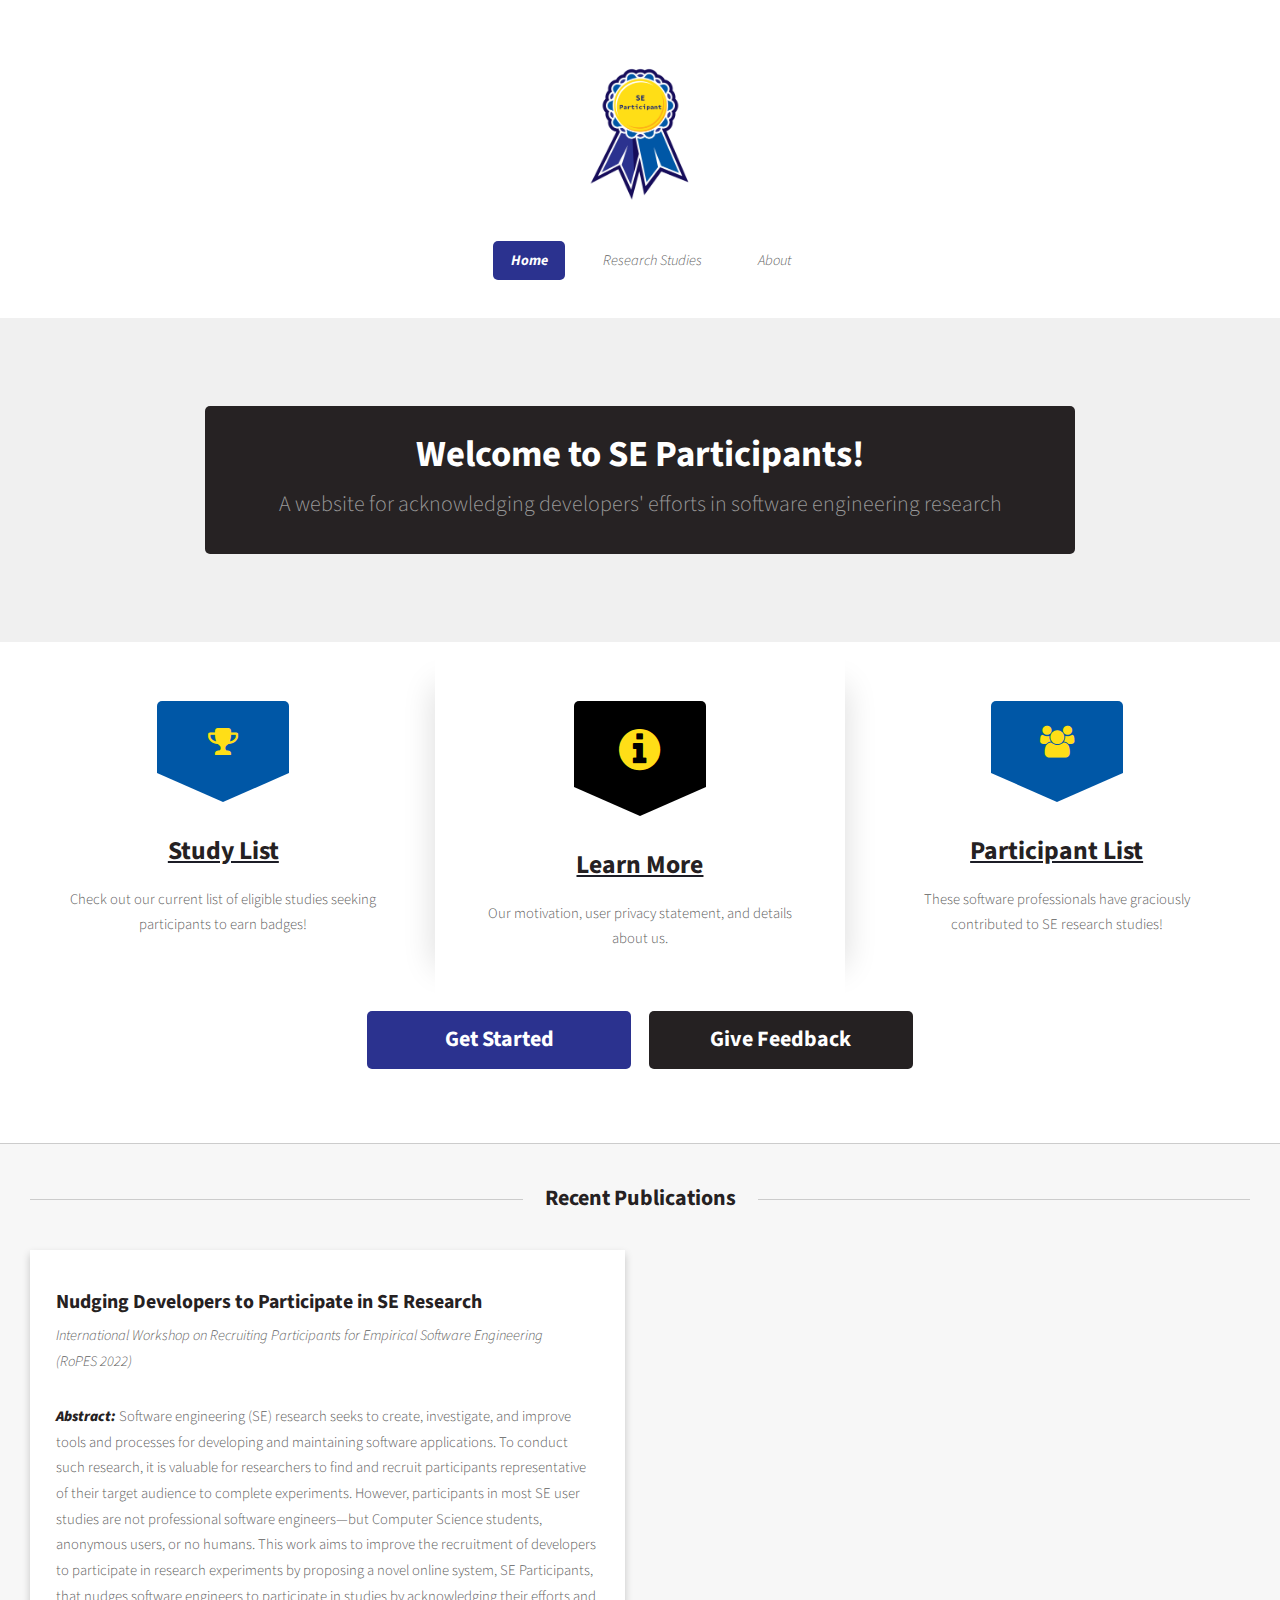
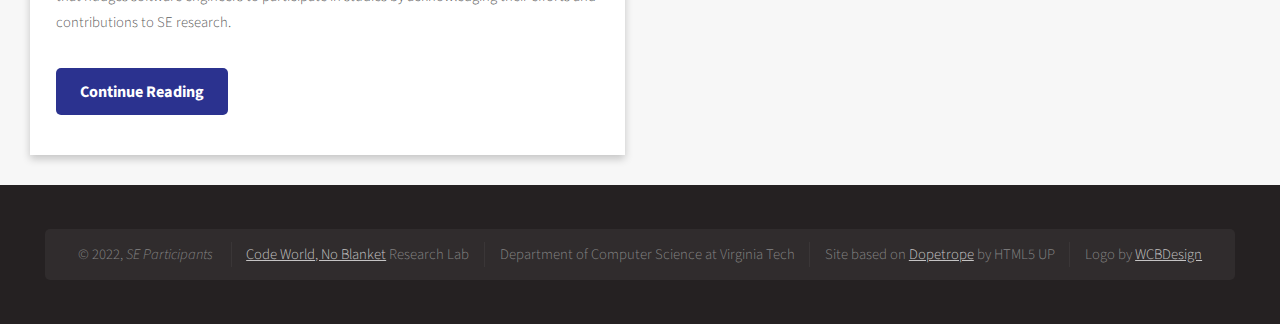
==== commit 986d966e: "Changed home page button from contact to survey" ====
--- a/index.html
+++ b/index.html
@@ -76,7 +76,7 @@
 						<footer>
 							<ul class="actions">
 								<li><a href="readme.html" class="button large">Get Started</a></li>
-								<li><a href="about.html#contact" class="button alt large">Contact Us</a></li>
+								<li><a href="https://forms.gle/aDU68medFQTmucFW8" target="_blank" class="button alt large">Give Feedback</a></li>
 							</ul>
 						</footer>
 					</section>
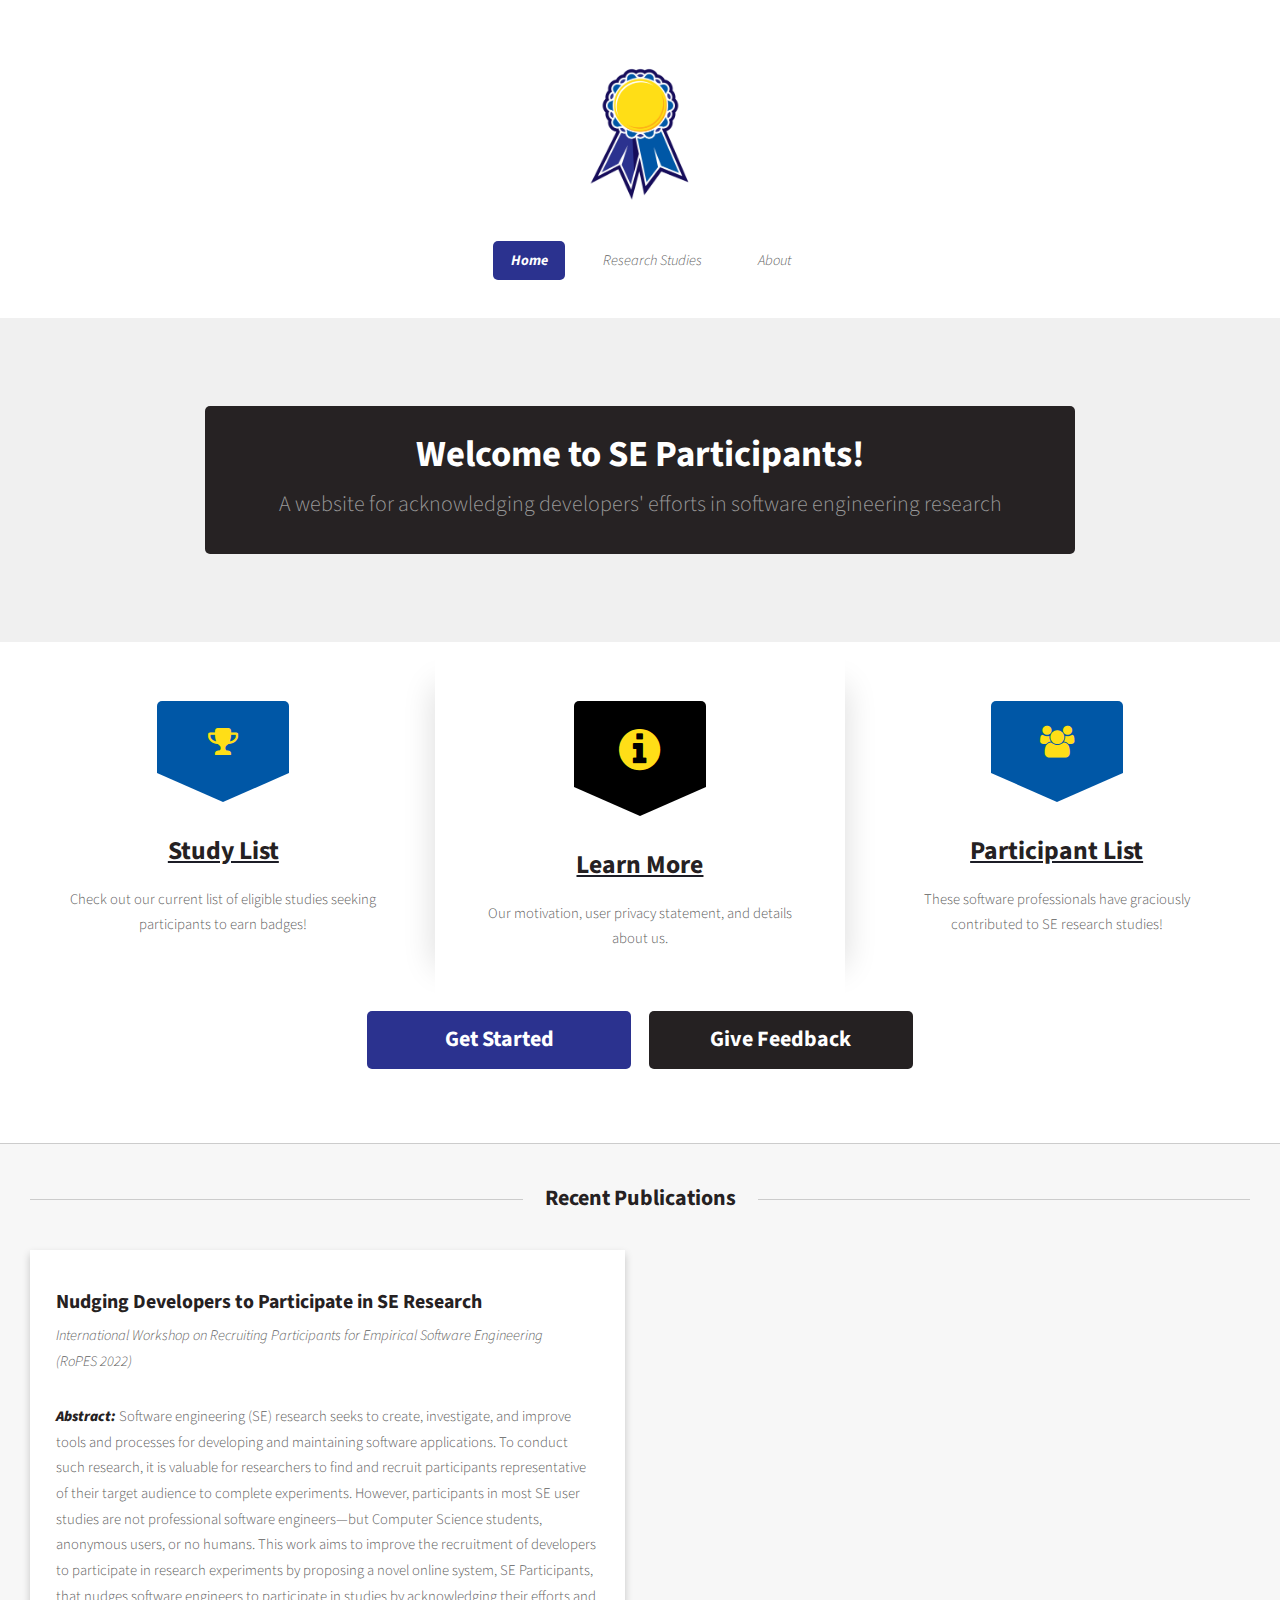
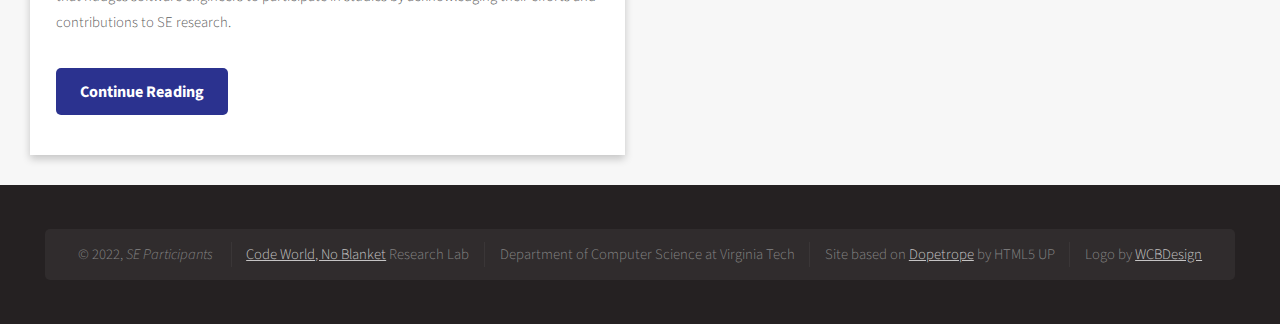
==== commit f487b6d0: "Fixed logo" ====
--- a/index.html
+++ b/index.html
@@ -21,7 +21,7 @@
 				<section id="header">
 
 					<!-- Logo -->
-                    <a href="#"><img src="images/badge.png" width="10%"></a>
+                    <a href="#"><img src="images/badge_plain.png" width="10%"></a>
 
         
                     <!-- Nav -->
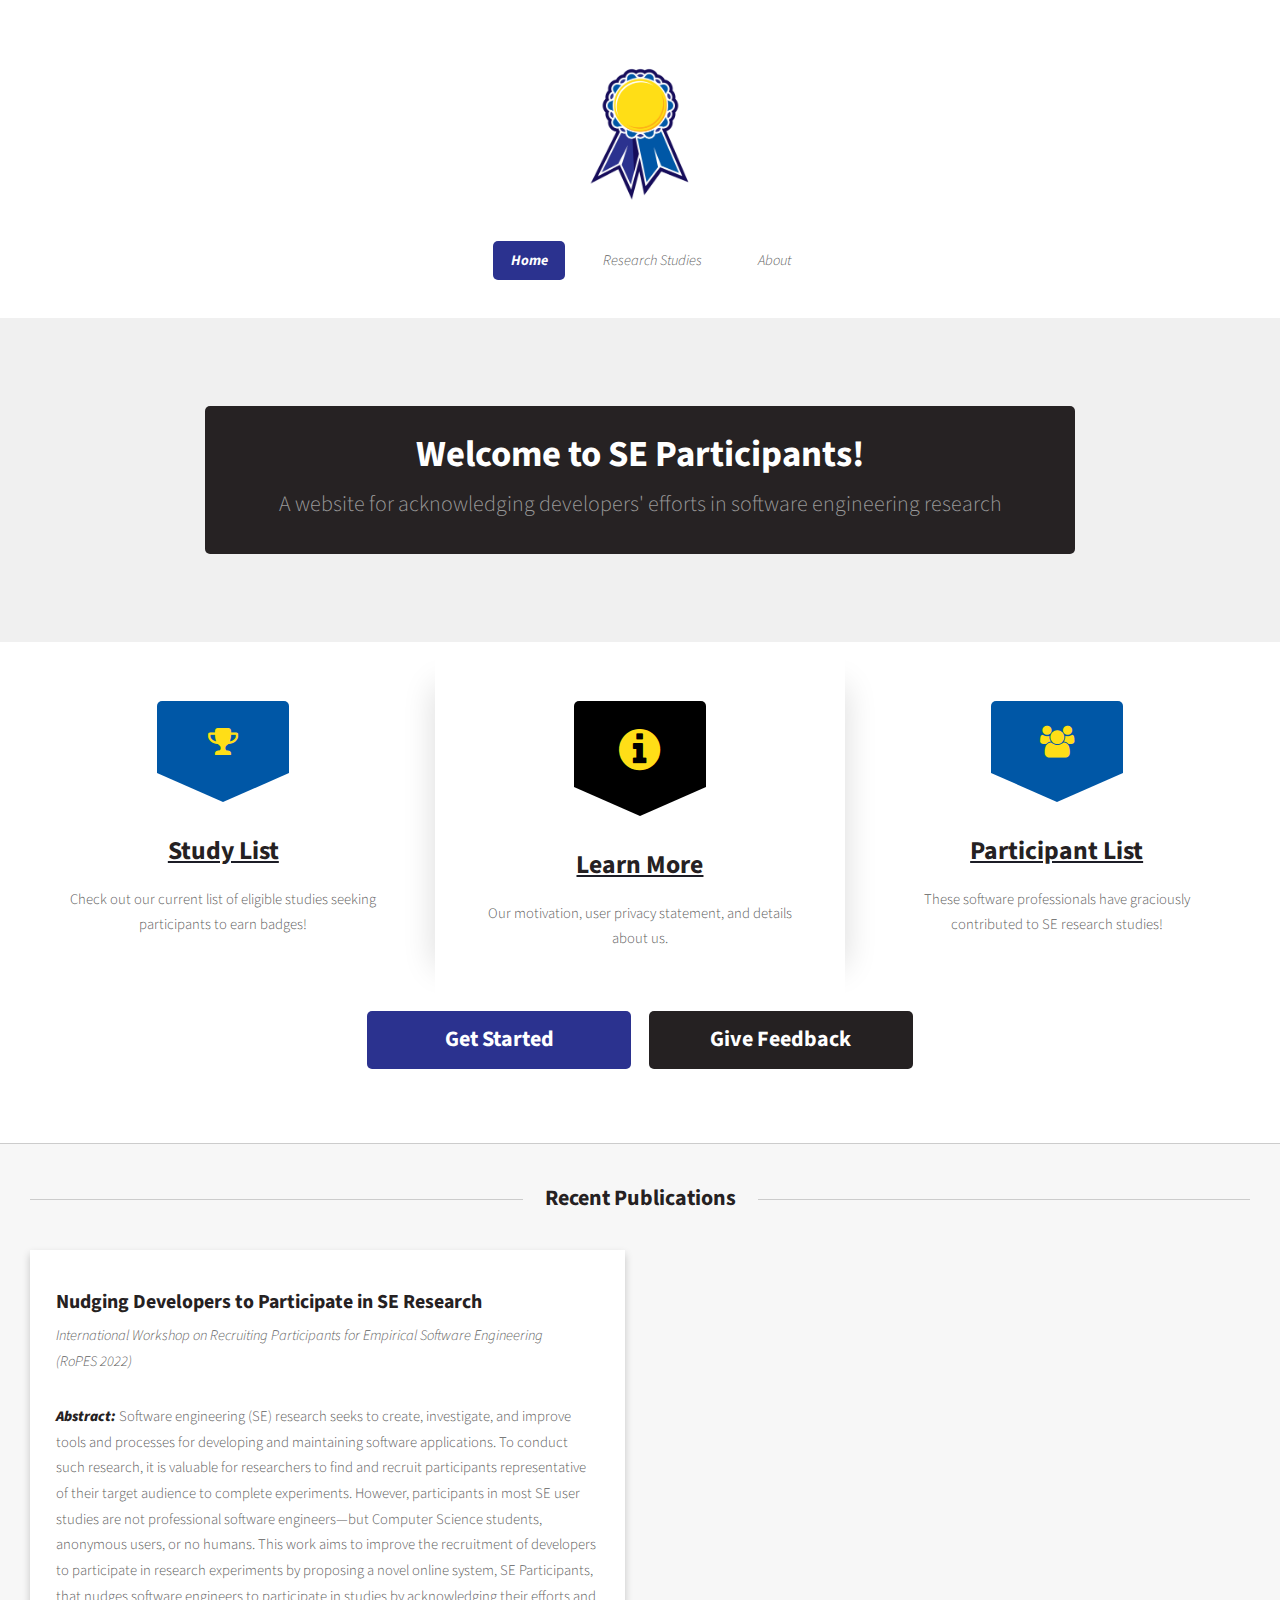
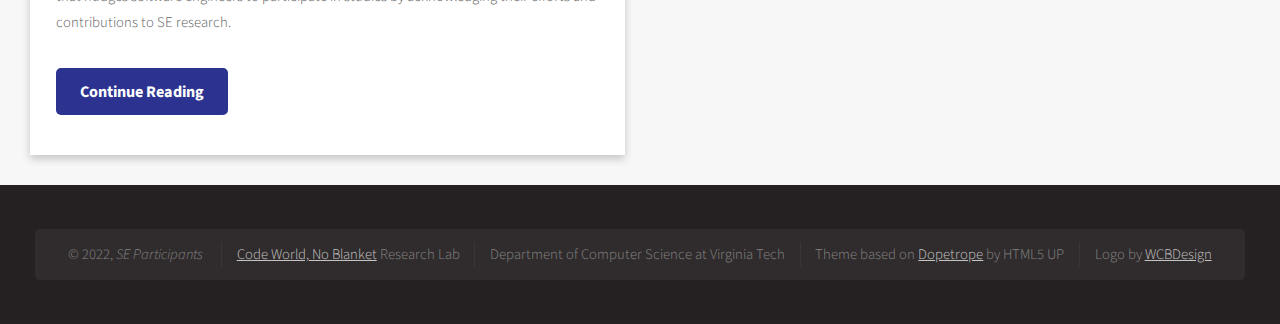
==== commit 5a271409: "Footer wording" ====
--- a/index.html
+++ b/index.html
@@ -157,7 +157,7 @@
 								<!-- Copyright -->
 									<div id="copyright">
 										<ul class="links">
-											<li>&copy; 2022, <i>SE Participants</i></li> <li><a href="https://code-world-no-blanket.github.io/">Code World, No Blanket</a> Research Lab</li><li>Department of Computer Science at Virginia Tech</li><li>Site based on <a href="https://html5up.net/uploads/demos/dopetrope/index.html" target="_blank">Dopetrope</a> by HTML5 UP</li><li> Logo by <a href="https://waltercbarnett.com/" target="_blank">WCBDesign</a></li>
+											<li>&copy; 2022, <i>SE Participants</i></li> <li><a href="https://code-world-no-blanket.github.io/">Code World, No Blanket</a> Research Lab</li><li>Department of Computer Science at Virginia Tech</li><li>Theme based on <a href="https://html5up.net/uploads/demos/dopetrope/index.html" target="_blank">Dopetrope</a> by HTML5 UP</li><li> Logo by <a href="https://waltercbarnett.com/" target="_blank">WCBDesign</a></li>
 										</ul>
 									</div>
 
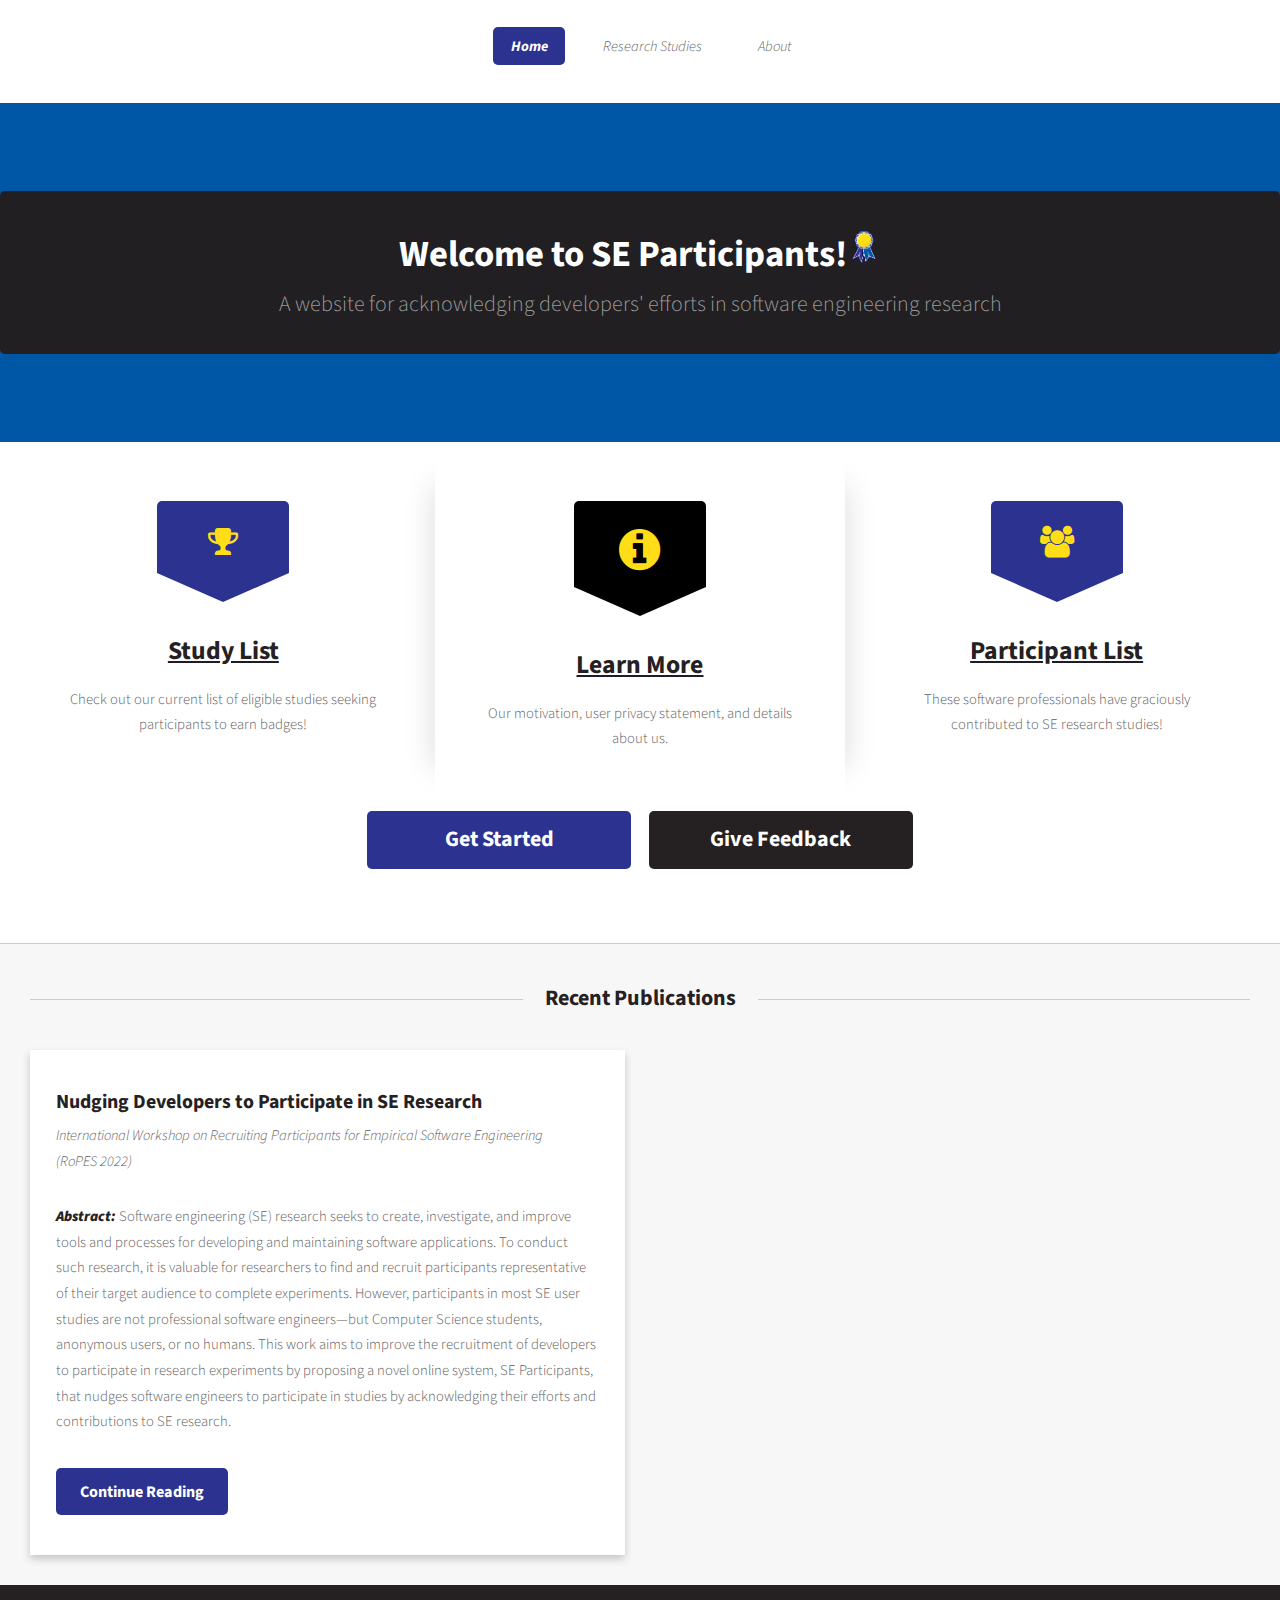
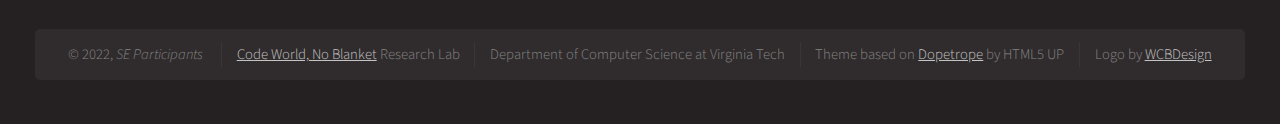
==== commit 34210227: "Modifying header menu" ====
--- a/index.html
+++ b/index.html
@@ -20,12 +20,9 @@
 			<!-- Header -->
 				<section id="header">
 
-					<!-- Logo -->
-                    <a href="#"><img src="images/badge_plain.png" width="10%"></a>
-
         
                     <!-- Nav -->
-                        <nav id="nav">
+                        <nav id="nav" style="margin-top: -25px;">
                             <ul>
                                 <li class="current"><a href="#">Home</a></li>
                                 <li><a href="studies.html">Research Studies</a></li>
@@ -37,7 +34,7 @@
 					<!-- Banner -->
 						<section id="banner">
 							<header>
-								<h2>Welcome to SE Participants!</h2>
+								<h2>Welcome to SE Participants!<img src="images/badge_plain.png" width="3%"></h2>
 								<p>A website for acknowledging developers' efforts in software engineering research</p>
 							</header>
 						</section>
--- a/templates/main.css
+++ b/templates/main.css
@@ -2054,11 +2054,11 @@
 				}
 
 			.icon.featured.alt2 {
-				background-color: #0057a6;
+				background-color: #2b328f;
 			}
 
 				.icon.featured.alt2:after {
-					border-top-color: #0057a6;
+					border-top-color: #2b328f;
 				}
 
 /* Page Wrapper */
@@ -2179,7 +2179,7 @@
 /* Banner */
 
 	#banner {
-		background: #f0f0f0;
+		background: #0057a6;
 		background-position: center center;
 		background-size: auto 100%;
 		background-repeat: no-repeat;
